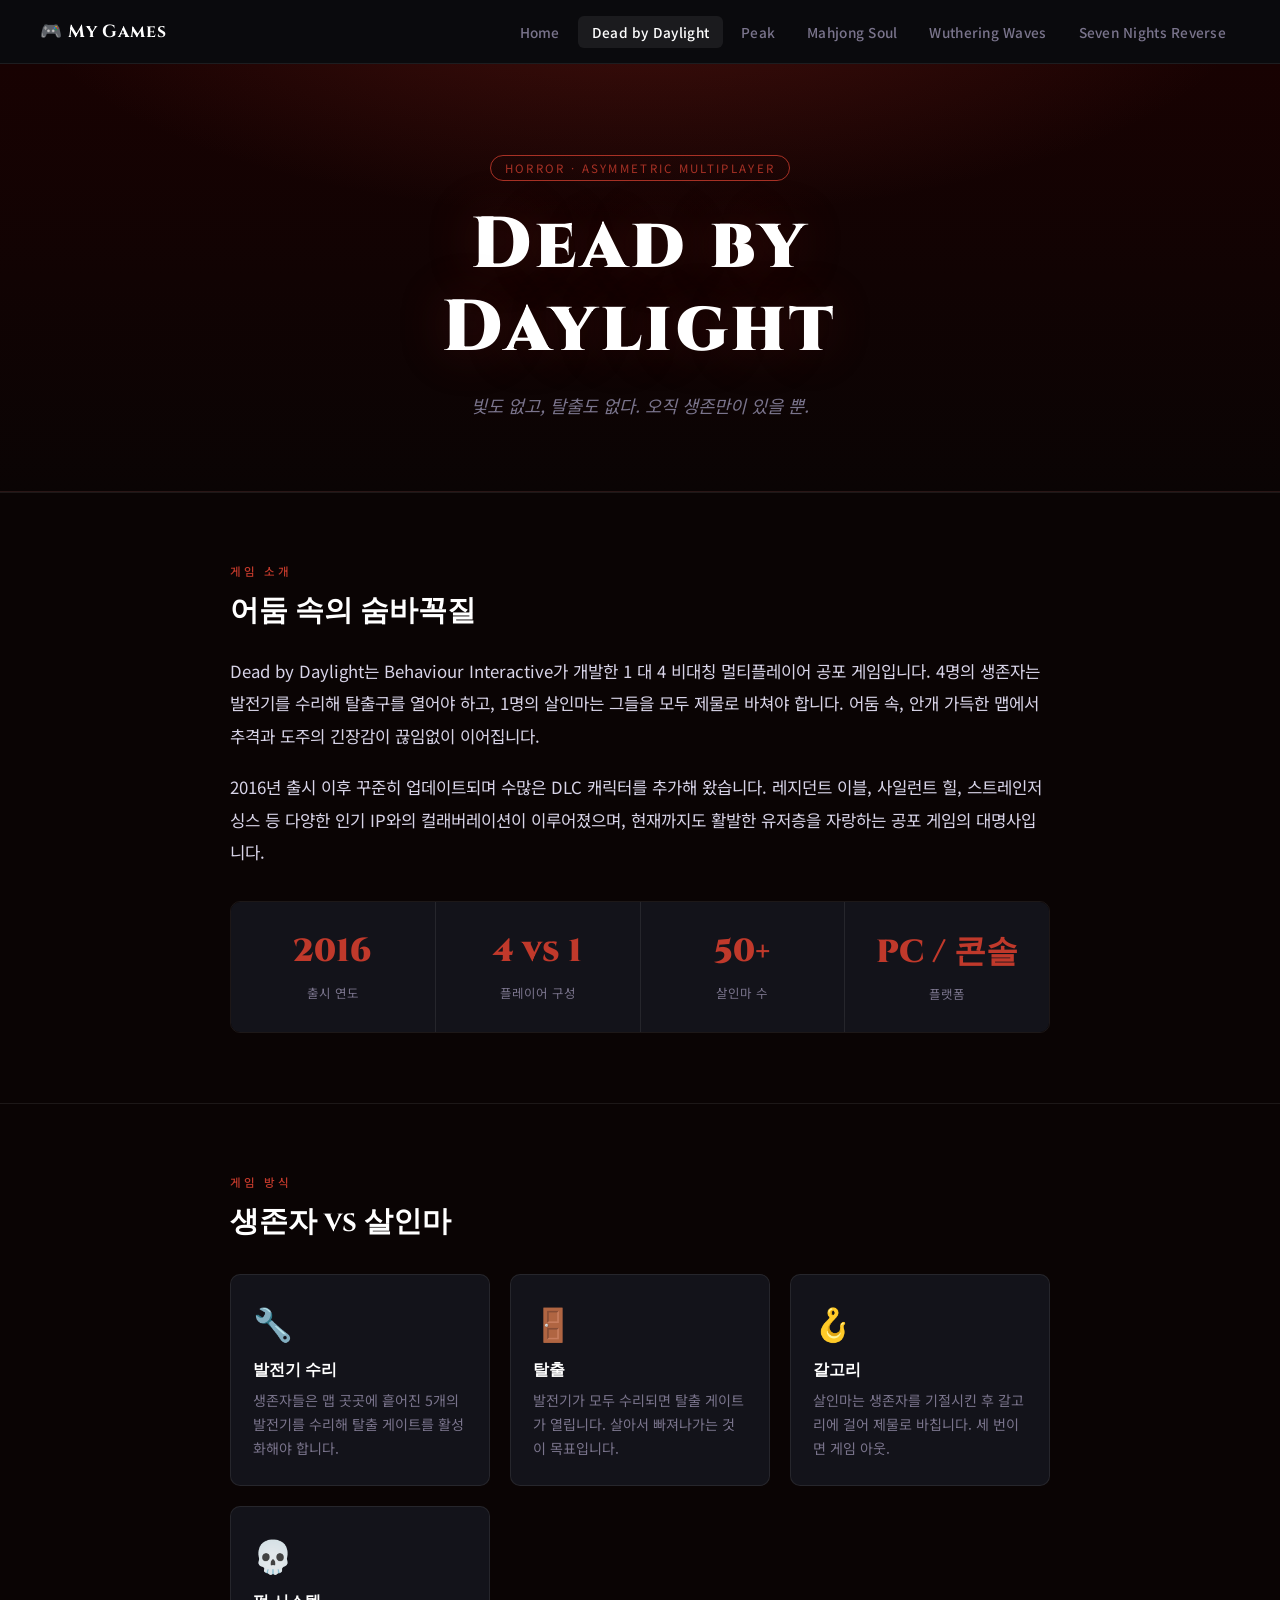
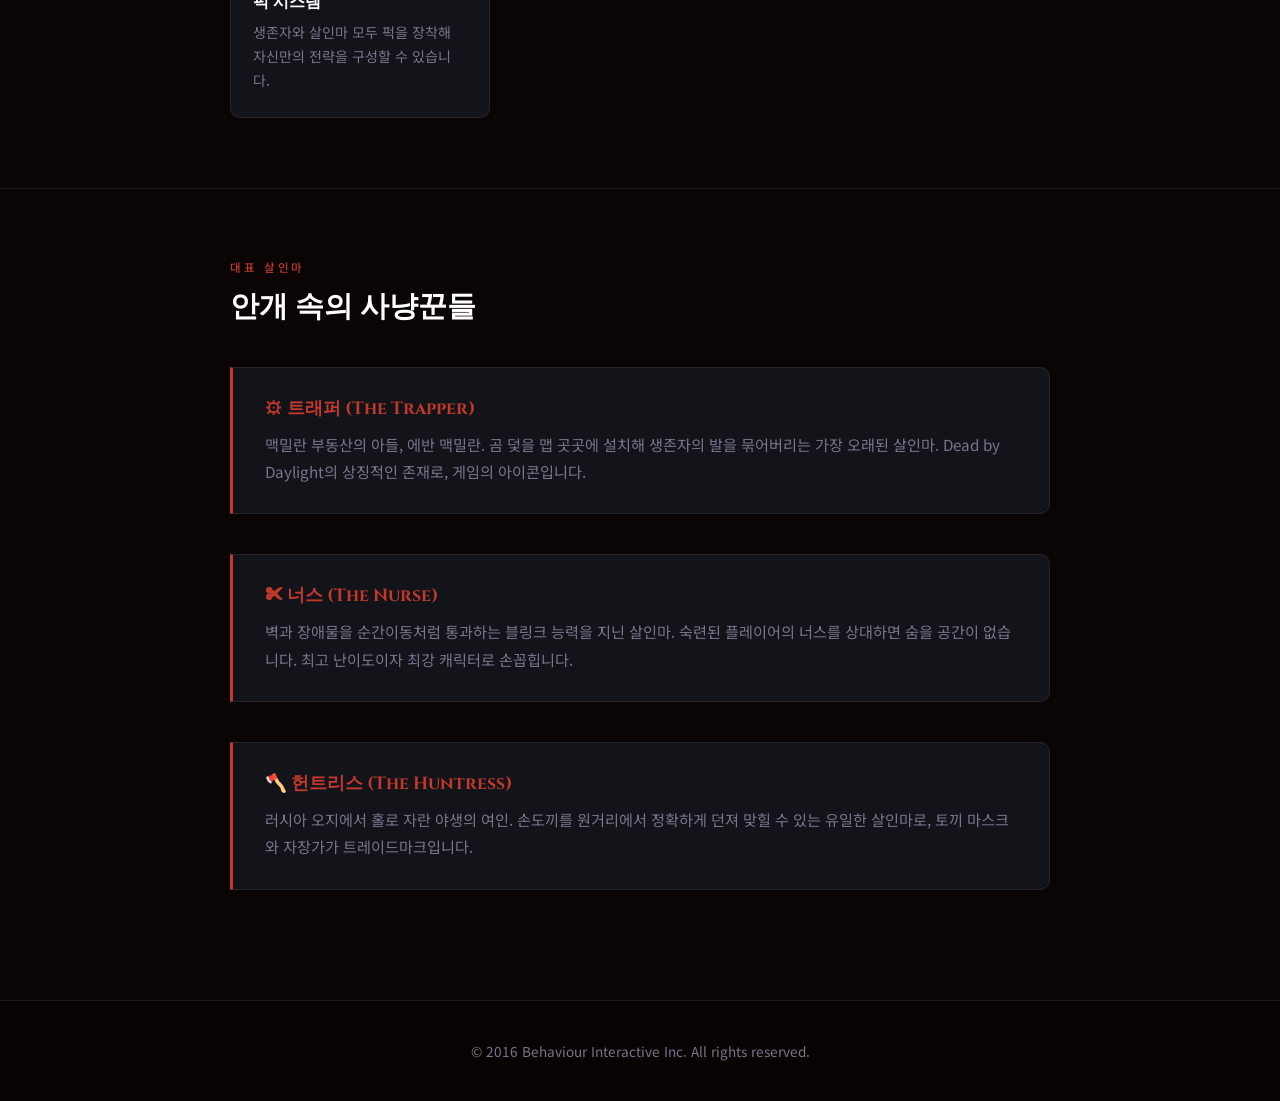
==== dbd.html @ 37540415 "Rebuild site as multi-game showcase with navigation Replace single DBD page with a full multi-game w" ====
<!DOCTYPE html>
<html lang="ko">
<head>
  <meta charset="UTF-8" />
  <meta name="viewport" content="width=device-width, initial-scale=1.0" />
  <title>Dead by Daylight — My Games</title>
  <link rel="stylesheet" href="style.css" />
  <style>
    :root {
      --accent: #c0392b;
      --hero-glow: rgba(192, 57, 43, 0.25);
    }
    body { background: #0a0404; }
    .page-hero { background: linear-gradient(to bottom, #180202, #0a0404); }
  </style>
</head>
<body>

  <nav class="navbar">
    <div class="nav-logo">🎮 My Games</div>
    <ul class="nav-links">
      <li><a href="index.html">Home</a></li>
      <li><a href="dbd.html" class="active">Dead by Daylight</a></li>
      <li><a href="peak.html">Peak</a></li>
      <li><a href="mahjong.html">Mahjong Soul</a></li>
      <li><a href="wuthering.html">Wuthering Waves</a></li>
      <li><a href="seven.html">Seven Nights Reverse</a></li>
    </ul>
    <div class="hamburger" onclick="toggleMenu()">&#9776;</div>
  </nav>

  <main>
    <section class="page-hero">
      <div class="page-tag">Horror · Asymmetric Multiplayer</div>
      <h1>Dead by<br>Daylight</h1>
      <p>빛도 없고, 탈출도 없다. 오직 생존만이 있을 뿐.</p>
    </section>

    <div class="divider"></div>

    <section class="content-section">
      <div class="section-label">게임 소개</div>
      <h2>어둠 속의 숨바꼭질</h2>
      <p>
        Dead by Daylight는 Behaviour Interactive가 개발한 1 대 4 비대칭 멀티플레이어 공포 게임입니다.
        4명의 생존자는 발전기를 수리해 탈출구를 열어야 하고, 1명의 살인마는 그들을 모두 제물로 바쳐야 합니다.
        어둠 속, 안개 가득한 맵에서 추격과 도주의 긴장감이 끊임없이 이어집니다.
      </p>
      <p>
        2016년 출시 이후 꾸준히 업데이트되며 수많은 DLC 캐릭터를 추가해 왔습니다.
        레지던트 이블, 사일런트 힐, 스트레인저 싱스 등 다양한 인기 IP와의 컬래버레이션이 이루어졌으며,
        현재까지도 활발한 유저층을 자랑하는 공포 게임의 대명사입니다.
      </p>

      <div class="stats-row">
        <div class="stat-item">
          <span class="stat-value">2016</span>
          <span class="stat-label">출시 연도</span>
        </div>
        <div class="stat-item">
          <span class="stat-value">4 vs 1</span>
          <span class="stat-label">플레이어 구성</span>
        </div>
        <div class="stat-item">
          <span class="stat-value">50+</span>
          <span class="stat-label">살인마 수</span>
        </div>
        <div class="stat-item">
          <span class="stat-value">PC / 콘솔</span>
          <span class="stat-label">플랫폼</span>
        </div>
      </div>
    </section>

    <div class="divider"></div>

    <section class="content-section">
      <div class="section-label">게임 방식</div>
      <h2>생존자 vs 살인마</h2>

      <div class="info-grid">
        <div class="info-card">
          <div class="info-card-icon">🔧</div>
          <h3>발전기 수리</h3>
          <p>생존자들은 맵 곳곳에 흩어진 5개의 발전기를 수리해 탈출 게이트를 활성화해야 합니다.</p>
        </div>
        <div class="info-card">
          <div class="info-card-icon">🚪</div>
          <h3>탈출</h3>
          <p>발전기가 모두 수리되면 탈출 게이트가 열립니다. 살아서 빠져나가는 것이 목표입니다.</p>
        </div>
        <div class="info-card">
          <div class="info-card-icon">🪝</div>
          <h3>갈고리</h3>
          <p>살인마는 생존자를 기절시킨 후 갈고리에 걸어 제물로 바칩니다. 세 번이면 게임 아웃.</p>
        </div>
        <div class="info-card">
          <div class="info-card-icon">💀</div>
          <h3>퍽 시스템</h3>
          <p>생존자와 살인마 모두 퍽을 장착해 자신만의 전략을 구성할 수 있습니다.</p>
        </div>
      </div>
    </section>

    <div class="divider"></div>

    <section class="content-section">
      <div class="section-label">대표 살인마</div>
      <h2>안개 속의 사냥꾼들</h2>

      <div class="highlight-box">
        <h3>⚙ 트래퍼 (The Trapper)</h3>
        <p>
          맥밀란 부동산의 아들, 에반 맥밀란. 곰 덫을 맵 곳곳에 설치해 생존자의 발을 묶어버리는 가장 오래된 살인마.
          Dead by Daylight의 상징적인 존재로, 게임의 아이콘입니다.
        </p>
      </div>

      <div class="highlight-box">
        <h3>✂ 너스 (The Nurse)</h3>
        <p>
          벽과 장애물을 순간이동처럼 통과하는 블링크 능력을 지닌 살인마. 숙련된 플레이어의 너스를 상대하면 숨을 공간이 없습니다.
          최고 난이도이자 최강 캐릭터로 손꼽힙니다.
        </p>
      </div>

      <div class="highlight-box">
        <h3>🪓 헌트리스 (The Huntress)</h3>
        <p>
          러시아 오지에서 홀로 자란 야생의 여인. 손도끼를 원거리에서 정확하게 던져 맞힐 수 있는 유일한 살인마로,
          토끼 마스크와 자장가가 트레이드마크입니다.
        </p>
      </div>
    </section>
  </main>

  <footer>
    <p>© 2016 Behaviour Interactive Inc. All rights reserved.</p>
  </footer>

  <script src="script.js"></script>
</body>
</html>
---- style.css ----
@import url('https://fonts.googleapis.com/css2?family=Cinzel:wght@400;700;900&family=Noto+Sans+KR:wght@300;400;500;700&display=swap');

*, *::before, *::after { box-sizing: border-box; margin: 0; padding: 0; }

:root {
  --dark:   #0b0b0f;
  --dark2:  #13131a;
  --dark3:  #1c1c28;
  --border: rgba(255,255,255,0.08);
  --text:   #d8d4e8;
  --dim:    #7a748c;
  --accent: #a78bfa;
}

html { scroll-behavior: smooth; }

body {
  background: var(--dark);
  color: var(--text);
  font-family: 'Noto Sans KR', sans-serif;
  min-height: 100vh;
  overflow-x: hidden;
}

/* ── NAVBAR ─────────────────────────────────── */
.navbar {
  position: sticky;
  top: 0;
  z-index: 500;
  display: flex;
  align-items: center;
  justify-content: space-between;
  padding: 0 40px;
  height: 64px;
  background: rgba(11,11,15,0.92);
  backdrop-filter: blur(12px);
  border-bottom: 1px solid var(--border);
}

.nav-logo {
  font-family: 'Cinzel', serif;
  font-size: 1.1rem;
  font-weight: 700;
  color: #fff;
  letter-spacing: 0.05em;
  white-space: nowrap;
}

.nav-links {
  display: flex;
  gap: 4px;
  list-style: none;
  flex-wrap: wrap;
  justify-content: flex-end;
}

.nav-links a {
  display: block;
  padding: 6px 14px;
  color: var(--dim);
  text-decoration: none;
  font-size: 0.85rem;
  font-weight: 500;
  letter-spacing: 0.02em;
  border-radius: 6px;
  transition: color 0.2s, background 0.2s;
  white-space: nowrap;
}

.nav-links a:hover,
.nav-links a.active {
  color: #fff;
  background: rgba(255,255,255,0.07);
}

.hamburger {
  display: none;
  font-size: 1.5rem;
  cursor: pointer;
  color: var(--text);
  user-select: none;
}

/* ── HOME HERO ───────────────────────────────── */
.hero {
  text-align: center;
  padding: 100px 20px 70px;
  background: radial-gradient(ellipse 80% 60% at 50% -10%, rgba(120,80,200,0.15) 0%, transparent 70%);
}

.hero h1 {
  font-family: 'Cinzel', serif;
  font-size: clamp(2rem, 6vw, 4rem);
  font-weight: 900;
  color: #fff;
  letter-spacing: 0.06em;
  margin-bottom: 16px;
  text-shadow: 0 0 40px rgba(167,139,250,0.4);
}

.hero p {
  font-size: 1.1rem;
  color: var(--dim);
}

/* ── GAME GRID ───────────────────────────────── */
.game-grid {
  display: grid;
  grid-template-columns: repeat(auto-fill, minmax(300px, 1fr));
  gap: 24px;
  max-width: 1200px;
  margin: 0 auto;
  padding: 20px 40px 100px;
}

.game-card {
  position: relative;
  display: block;
  text-decoration: none;
  border-radius: 12px;
  overflow: hidden;
  min-height: 280px;
  border: 1px solid var(--border);
  transition: transform 0.3s ease, box-shadow 0.3s ease, border-color 0.3s ease;
}

.game-card:hover {
  transform: translateY(-6px);
}

/* 게임별 배경 그라디언트 */
.game-card.dbd {
  background: linear-gradient(160deg, #2a0505 0%, #180202 40%, #0d0000 100%);
  --card-accent: #c0392b;
}
.game-card.dbd:hover { box-shadow: 0 12px 40px rgba(192,57,43,0.3); border-color: rgba(192,57,43,0.4); }

.game-card.peak {
  background: linear-gradient(160deg, #051828 0%, #030f1c 40%, #020810 100%);
  --card-accent: #4fc3f7;
}
.game-card.peak:hover { box-shadow: 0 12px 40px rgba(79,195,247,0.25); border-color: rgba(79,195,247,0.35); }

.game-card.mahjong {
  background: linear-gradient(160deg, #1e1205 0%, #130c02 40%, #0a0600 100%);
  --card-accent: #f0c060;
}
.game-card.mahjong:hover { box-shadow: 0 12px 40px rgba(240,192,96,0.25); border-color: rgba(240,192,96,0.35); }

.game-card.wuthering {
  background: linear-gradient(160deg, #021a1e 0%, #011215 40%, #000c0e 100%);
  --card-accent: #00e5ff;
}
.game-card.wuthering:hover { box-shadow: 0 12px 40px rgba(0,229,255,0.25); border-color: rgba(0,229,255,0.35); }

.game-card.seven {
  background: linear-gradient(160deg, #140520 0%, #0d0215 40%, #07010e 100%);
  --card-accent: #ce93d8;
}
.game-card.seven:hover { box-shadow: 0 12px 40px rgba(206,147,216,0.25); border-color: rgba(206,147,216,0.35); }

.game-card .card-overlay {
  position: absolute;
  inset: 0;
  display: flex;
  flex-direction: column;
  justify-content: flex-end;
  padding: 28px 28px 32px;
  background: linear-gradient(to top, rgba(0,0,0,0.7) 0%, transparent 60%);
}

.card-genre {
  font-size: 0.75rem;
  letter-spacing: 0.15em;
  text-transform: uppercase;
  color: var(--card-accent);
  margin-bottom: 8px;
  font-weight: 500;
}

.game-card h2 {
  font-family: 'Cinzel', serif;
  font-size: 1.5rem;
  color: #fff;
  margin-bottom: 10px;
  font-weight: 700;
}

.game-card p {
  font-size: 0.9rem;
  color: rgba(220,215,235,0.75);
  line-height: 1.6;
  margin-bottom: 16px;
}

.card-btn {
  display: inline-block;
  font-size: 0.8rem;
  color: var(--card-accent);
  letter-spacing: 0.05em;
  font-weight: 500;
  opacity: 0;
  transform: translateX(-8px);
  transition: opacity 0.25s, transform 0.25s;
}

.game-card:hover .card-btn {
  opacity: 1;
  transform: translateX(0);
}

/* ── GAME PAGE COMMON ────────────────────────── */
.page-hero {
  position: relative;
  text-align: center;
  padding: 90px 24px 70px;
  overflow: hidden;
  border-bottom: 1px solid var(--border);
}

.page-hero::before {
  content: '';
  position: absolute;
  inset: 0;
  background: radial-gradient(ellipse 70% 80% at 50% -20%, var(--hero-glow, rgba(120,80,200,0.2)) 0%, transparent 70%);
  pointer-events: none;
}

.page-tag {
  display: inline-block;
  font-size: 0.72rem;
  letter-spacing: 0.2em;
  text-transform: uppercase;
  color: var(--accent);
  border: 1px solid var(--accent);
  padding: 4px 14px;
  border-radius: 20px;
  margin-bottom: 24px;
  opacity: 0.85;
}

.page-hero h1 {
  font-family: 'Cinzel', serif;
  font-size: clamp(2rem, 6vw, 4.5rem);
  font-weight: 900;
  color: #fff;
  letter-spacing: 0.06em;
  margin-bottom: 20px;
  text-shadow: 0 0 50px var(--hero-glow, rgba(120,80,200,0.5));
  line-height: 1.15;
}

.page-hero p {
  font-size: 1.1rem;
  color: var(--dim);
  max-width: 620px;
  margin: 0 auto;
  line-height: 1.7;
  font-style: italic;
}

/* ── CONTENT SECTIONS ────────────────────────── */
.content-section {
  max-width: 900px;
  margin: 0 auto;
  padding: 70px 40px;
}

.section-label {
  font-size: 0.72rem;
  letter-spacing: 0.25em;
  text-transform: uppercase;
  color: var(--accent);
  margin-bottom: 12px;
  font-weight: 500;
}

.content-section h2 {
  font-family: 'Cinzel', serif;
  font-size: 1.8rem;
  color: #fff;
  margin-bottom: 24px;
  font-weight: 700;
}

.content-section p {
  font-size: 1.05rem;
  line-height: 1.95;
  color: var(--text);
  margin-bottom: 18px;
}

.divider {
  border: none;
  border-top: 1px solid var(--border);
  margin: 0;
}

/* ── INFO CARDS ──────────────────────────────── */
.info-grid {
  display: grid;
  grid-template-columns: repeat(auto-fill, minmax(240px, 1fr));
  gap: 20px;
  margin-top: 32px;
}

.info-card {
  background: var(--dark2);
  border: 1px solid var(--border);
  border-radius: 10px;
  padding: 24px 22px;
  transition: border-color 0.2s, transform 0.2s;
}

.info-card:hover {
  border-color: var(--accent);
  transform: translateY(-3px);
}

.info-card-icon {
  font-size: 2rem;
  margin-bottom: 14px;
}

.info-card h3 {
  font-family: 'Cinzel', serif;
  font-size: 1rem;
  color: #fff;
  margin-bottom: 8px;
}

.info-card p {
  font-size: 0.88rem;
  color: var(--dim);
  line-height: 1.7;
  margin: 0;
}

/* ── HIGHLIGHT BOX ───────────────────────────── */
.highlight-box {
  background: var(--dark2);
  border: 1px solid var(--border);
  border-left: 3px solid var(--accent);
  border-radius: 0 10px 10px 0;
  padding: 28px 32px;
  margin: 40px 0;
}

.highlight-box h3 {
  font-family: 'Cinzel', serif;
  color: var(--accent);
  font-size: 1.1rem;
  margin-bottom: 10px;
}

.highlight-box p {
  font-size: 0.95rem;
  color: var(--dim);
  line-height: 1.8;
  margin: 0;
}

/* ── STATS ROW ───────────────────────────────── */
.stats-row {
  display: flex;
  gap: 0;
  border: 1px solid var(--border);
  border-radius: 10px;
  overflow: hidden;
  margin-top: 32px;
}

.stat-item {
  flex: 1;
  padding: 28px 20px;
  text-align: center;
  background: var(--dark2);
  border-right: 1px solid var(--border);
}

.stat-item:last-child { border-right: none; }

.stat-value {
  display: block;
  font-family: 'Cinzel', serif;
  font-size: 2rem;
  font-weight: 900;
  color: var(--accent);
  margin-bottom: 6px;
}

.stat-label {
  font-size: 0.78rem;
  color: var(--dim);
  letter-spacing: 0.08em;
}

/* ── FOOTER ──────────────────────────────────── */
footer {
  text-align: center;
  padding: 40px 20px;
  border-top: 1px solid var(--border);
  color: var(--dim);
  font-size: 0.85rem;
  background: rgba(0,0,0,0.3);
}

/* ── RESPONSIVE ──────────────────────────────── */
@media (max-width: 768px) {
  .navbar { padding: 0 20px; }
  .nav-links {
    display: none;
    position: absolute;
    top: 64px; left: 0; right: 0;
    flex-direction: column;
    background: rgba(11,11,15,0.97);
    backdrop-filter: blur(12px);
    border-bottom: 1px solid var(--border);
    padding: 12px 0;
    gap: 0;
  }
  .nav-links.open { display: flex; }
  .nav-links a { padding: 12px 24px; border-radius: 0; }
  .hamburger { display: block; }
  .game-grid { padding: 20px 20px 60px; }
  .content-section { padding: 50px 24px; }
  .stats-row { flex-direction: column; }
  .stat-item { border-right: none; border-bottom: 1px solid var(--border); }
  .stat-item:last-child { border-bottom: none; }
}
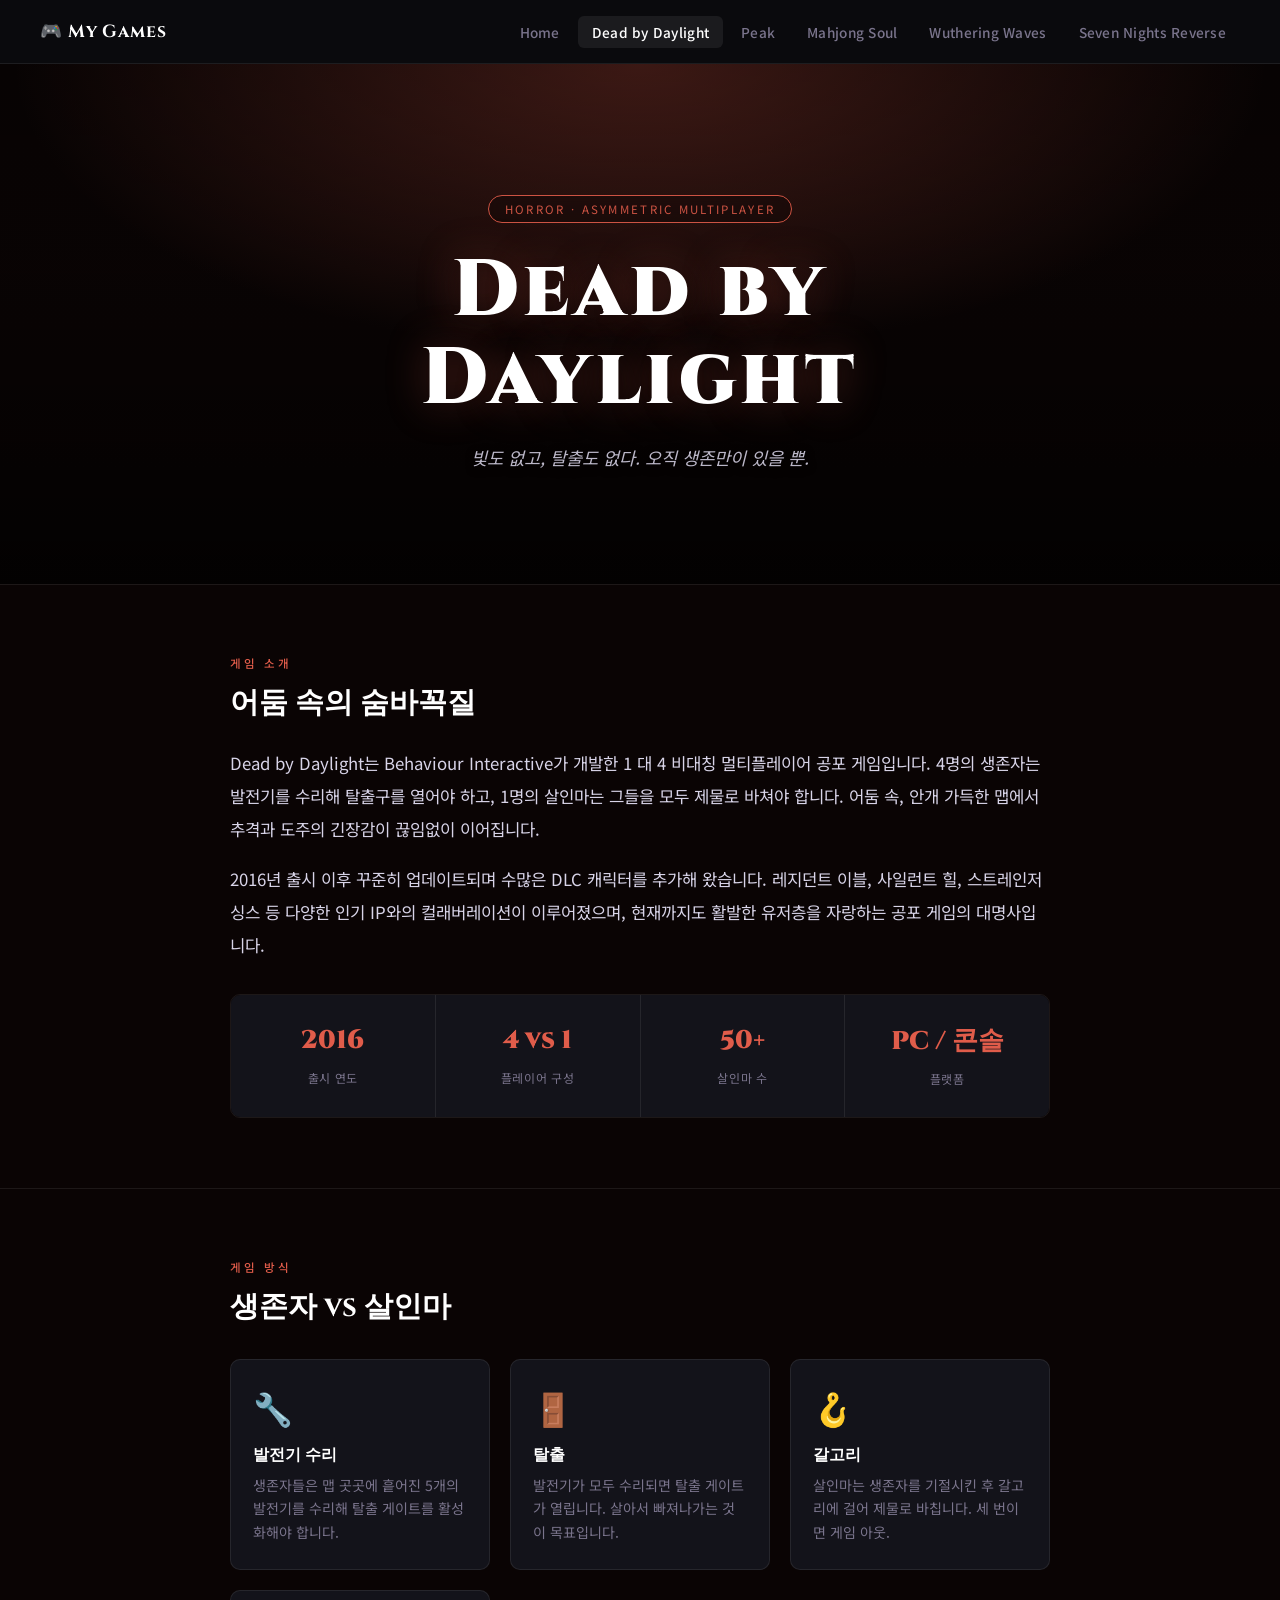
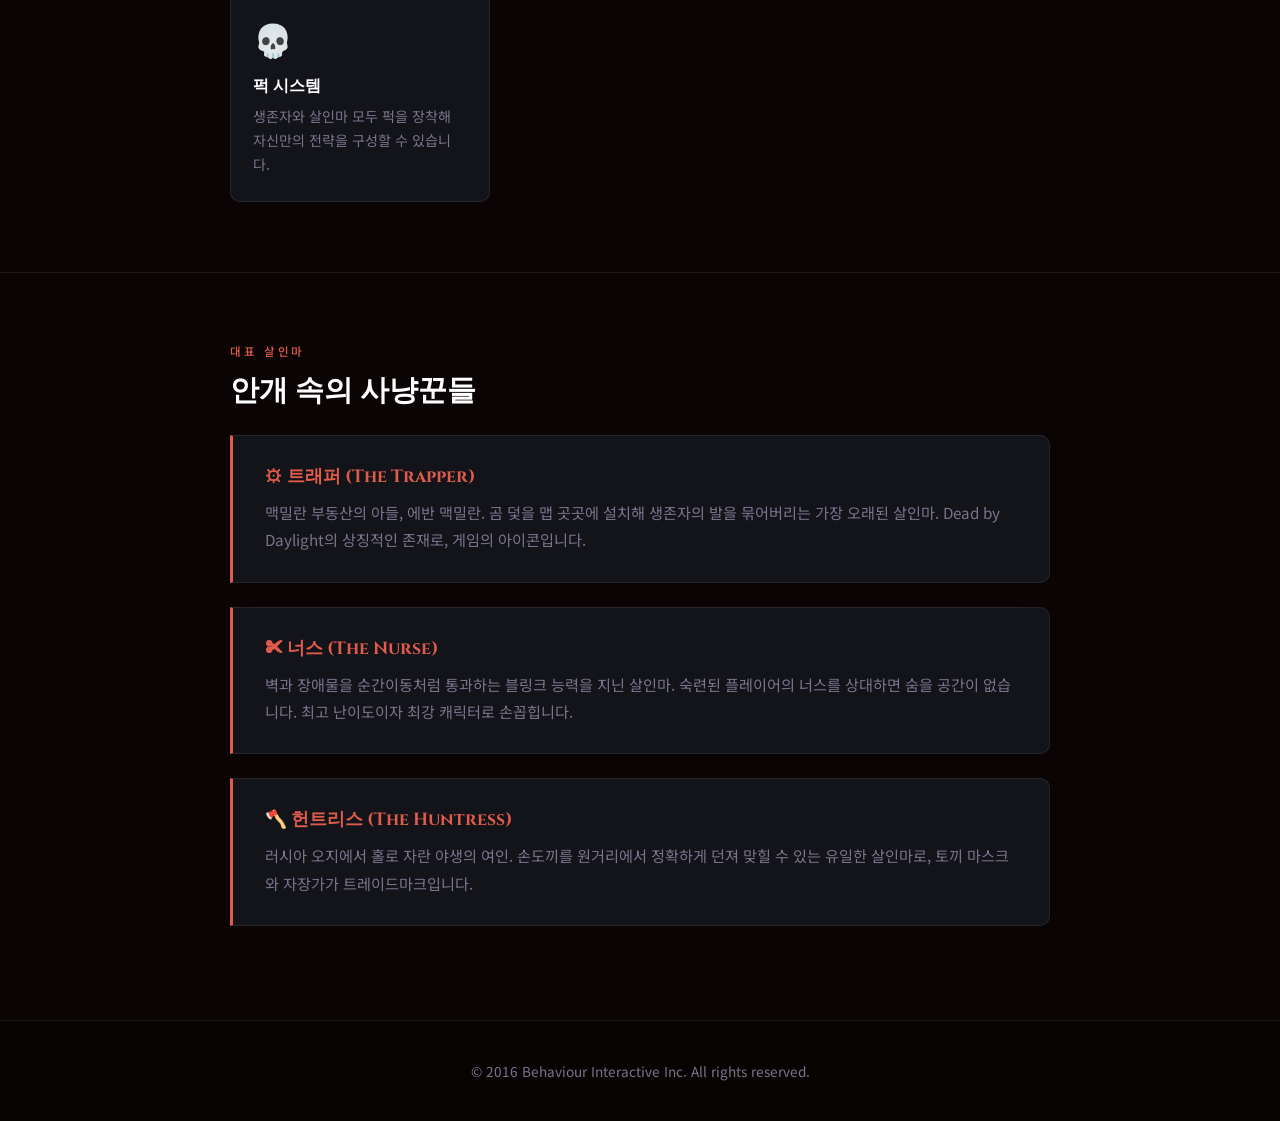
==== commit 40fd27d0: "Add game images to hero sections and home page cards Use Steam CDN library hero images as full-bleed" ====
--- a/dbd.html
+++ b/dbd.html
@@ -6,12 +6,8 @@
   <title>Dead by Daylight — My Games</title>
   <link rel="stylesheet" href="style.css" />
   <style>
-    :root {
-      --accent: #c0392b;
-      --hero-glow: rgba(192, 57, 43, 0.25);
-    }
+    :root { --accent: #e05c4a; --hero-glow: rgba(224,92,74,0.35); }
     body { background: #0a0404; }
-    .page-hero { background: linear-gradient(to bottom, #180202, #0a0404); }
   </style>
 </head>
 <body>
@@ -31,6 +27,7 @@
 
   <main>
     <section class="page-hero">
+      <div class="page-hero-bg" style="background-image: url('https://cdn.cloudflare.steamstatic.com/steam/apps/381210/library_hero.jpg');"></div>
       <div class="page-tag">Horror · Asymmetric Multiplayer</div>
       <h1>Dead by<br>Daylight</h1>
       <p>빛도 없고, 탈출도 없다. 오직 생존만이 있을 뿐.</p>
--- a/style.css
+++ b/style.css
@@ -84,7 +84,7 @@
 /* ── HOME HERO ───────────────────────────────── */
 .hero {
   text-align: center;
-  padding: 100px 20px 70px;
+  padding: 80px 20px 50px;
   background: radial-gradient(ellipse 80% 60% at 50% -10%, rgba(120,80,200,0.15) 0%, transparent 70%);
 }
 
@@ -94,103 +94,119 @@
   font-weight: 900;
   color: #fff;
   letter-spacing: 0.06em;
-  margin-bottom: 16px;
+  margin-bottom: 14px;
   text-shadow: 0 0 40px rgba(167,139,250,0.4);
 }
 
 .hero p {
-  font-size: 1.1rem;
+  font-size: 1rem;
   color: var(--dim);
 }
 
 /* ── GAME GRID ───────────────────────────────── */
 .game-grid {
   display: grid;
-  grid-template-columns: repeat(auto-fill, minmax(300px, 1fr));
-  gap: 24px;
+  grid-template-columns: repeat(auto-fill, minmax(320px, 1fr));
+  gap: 20px;
   max-width: 1200px;
   margin: 0 auto;
   padding: 20px 40px 100px;
 }
 
+/* ── GAME CARD ───────────────────────────────── */
 .game-card {
   position: relative;
   display: block;
   text-decoration: none;
-  border-radius: 12px;
+  border-radius: 14px;
   overflow: hidden;
-  min-height: 280px;
+  min-height: 320px;
   border: 1px solid var(--border);
-  transition: transform 0.3s ease, box-shadow 0.3s ease, border-color 0.3s ease;
-}
-
-.game-card:hover {
-  transform: translateY(-6px);
-}
-
-/* 게임별 배경 그라디언트 */
-.game-card.dbd {
-  background: linear-gradient(160deg, #2a0505 0%, #180202 40%, #0d0000 100%);
-  --card-accent: #c0392b;
-}
-.game-card.dbd:hover { box-shadow: 0 12px 40px rgba(192,57,43,0.3); border-color: rgba(192,57,43,0.4); }
-
-.game-card.peak {
-  background: linear-gradient(160deg, #051828 0%, #030f1c 40%, #020810 100%);
-  --card-accent: #4fc3f7;
-}
-.game-card.peak:hover { box-shadow: 0 12px 40px rgba(79,195,247,0.25); border-color: rgba(79,195,247,0.35); }
-
-.game-card.mahjong {
-  background: linear-gradient(160deg, #1e1205 0%, #130c02 40%, #0a0600 100%);
-  --card-accent: #f0c060;
-}
-.game-card.mahjong:hover { box-shadow: 0 12px 40px rgba(240,192,96,0.25); border-color: rgba(240,192,96,0.35); }
-
-.game-card.wuthering {
-  background: linear-gradient(160deg, #021a1e 0%, #011215 40%, #000c0e 100%);
-  --card-accent: #00e5ff;
-}
-.game-card.wuthering:hover { box-shadow: 0 12px 40px rgba(0,229,255,0.25); border-color: rgba(0,229,255,0.35); }
-
-.game-card.seven {
-  background: linear-gradient(160deg, #140520 0%, #0d0215 40%, #07010e 100%);
-  --card-accent: #ce93d8;
-}
-.game-card.seven:hover { box-shadow: 0 12px 40px rgba(206,147,216,0.25); border-color: rgba(206,147,216,0.35); }
-
-.game-card .card-overlay {
+  transition: transform 0.35s ease, box-shadow 0.35s ease, border-color 0.35s ease;
+}
+
+.game-card:hover { transform: translateY(-8px) scale(1.01); }
+
+/* 이미지 레이어 — 호버 시 확대 */
+.card-img {
+  position: absolute;
+  inset: 0;
+  background-size: cover;
+  background-position: center;
+  transition: transform 0.6s ease;
+}
+.game-card:hover .card-img { transform: scale(1.08); }
+
+/* 그라디언트 오버레이 */
+.card-overlay {
   position: absolute;
   inset: 0;
   display: flex;
   flex-direction: column;
   justify-content: flex-end;
   padding: 28px 28px 32px;
-  background: linear-gradient(to top, rgba(0,0,0,0.7) 0%, transparent 60%);
+  background: linear-gradient(
+    to top,
+    rgba(0,0,0,0.88) 0%,
+    rgba(0,0,0,0.5) 50%,
+    rgba(0,0,0,0.1) 100%
+  );
+  transition: background 0.3s ease;
+}
+.game-card:hover .card-overlay {
+  background: linear-gradient(
+    to top,
+    rgba(0,0,0,0.92) 0%,
+    rgba(0,0,0,0.55) 50%,
+    rgba(0,0,0,0.15) 100%
+  );
+}
+
+/* 게임별 accent 색상 */
+.game-card.dbd       { --card-accent: #e05c4a; }
+.game-card.peak      { --card-accent: #4fc3f7; }
+.game-card.mahjong   { --card-accent: #f0c060; }
+.game-card.wuthering { --card-accent: #00e5ff; }
+.game-card.seven     { --card-accent: #ce93d8; }
+
+.game-card.dbd:hover       { box-shadow: 0 16px 50px rgba(224,92,74,0.35);  border-color: rgba(224,92,74,0.4); }
+.game-card.peak:hover      { box-shadow: 0 16px 50px rgba(79,195,247,0.3);  border-color: rgba(79,195,247,0.4); }
+.game-card.mahjong:hover   { box-shadow: 0 16px 50px rgba(240,192,96,0.3);  border-color: rgba(240,192,96,0.4); }
+.game-card.wuthering:hover { box-shadow: 0 16px 50px rgba(0,229,255,0.3);   border-color: rgba(0,229,255,0.4); }
+.game-card.seven:hover     { box-shadow: 0 16px 50px rgba(206,147,216,0.3); border-color: rgba(206,147,216,0.4); }
+
+/* 이미지 없는 게임 폴백 배경 */
+.game-card.dbd .card-img       { background-color: #2a0505; }
+.game-card.peak .card-img      { background-color: #051828; }
+.game-card.mahjong .card-img   { background-color: #1e1205; }
+.game-card.wuthering .card-img { background-color: #021a1e; }
+.game-card.seven .card-img {
+  background: linear-gradient(135deg, #1a0530 0%, #0d0220 40%, #200535 100%);
 }
 
 .card-genre {
-  font-size: 0.75rem;
+  font-size: 0.72rem;
   letter-spacing: 0.15em;
   text-transform: uppercase;
   color: var(--card-accent);
   margin-bottom: 8px;
-  font-weight: 500;
+  font-weight: 600;
 }
 
 .game-card h2 {
   font-family: 'Cinzel', serif;
-  font-size: 1.5rem;
+  font-size: 1.55rem;
   color: #fff;
   margin-bottom: 10px;
   font-weight: 700;
+  text-shadow: 0 2px 12px rgba(0,0,0,0.6);
 }
 
 .game-card p {
-  font-size: 0.9rem;
-  color: rgba(220,215,235,0.75);
-  line-height: 1.6;
-  margin-bottom: 16px;
+  font-size: 0.88rem;
+  color: rgba(230,225,245,0.82);
+  line-height: 1.65;
+  margin-bottom: 14px;
 }
 
 .card-btn {
@@ -198,33 +214,51 @@
   font-size: 0.8rem;
   color: var(--card-accent);
   letter-spacing: 0.05em;
-  font-weight: 500;
+  font-weight: 600;
   opacity: 0;
-  transform: translateX(-8px);
+  transform: translateX(-6px);
   transition: opacity 0.25s, transform 0.25s;
 }
-
-.game-card:hover .card-btn {
-  opacity: 1;
-  transform: translateX(0);
-}
-
-/* ── GAME PAGE COMMON ────────────────────────── */
+.game-card:hover .card-btn { opacity: 1; transform: translateX(0); }
+
+/* ── GAME PAGE HERO ──────────────────────────── */
 .page-hero {
   position: relative;
   text-align: center;
-  padding: 90px 24px 70px;
+  min-height: 520px;
+  display: flex;
+  flex-direction: column;
+  align-items: center;
+  justify-content: center;
+  padding: 100px 24px 80px;
   overflow: hidden;
-  border-bottom: 1px solid var(--border);
-}
-
-.page-hero::before {
+}
+
+/* 배경 이미지 레이어 */
+.page-hero-bg {
+  position: absolute;
+  inset: 0;
+  background-size: cover;
+  background-position: center top;
+  filter: brightness(0.35) saturate(1.3);
+  transform: scale(1.03);
+  transition: transform 8s ease;
+  z-index: 0;
+}
+.page-hero:hover .page-hero-bg { transform: scale(1.06); }
+
+/* 그라디언트 오버레이 */
+.page-hero::after {
   content: '';
   position: absolute;
   inset: 0;
-  background: radial-gradient(ellipse 70% 80% at 50% -20%, var(--hero-glow, rgba(120,80,200,0.2)) 0%, transparent 70%);
-  pointer-events: none;
-}
+  background:
+    linear-gradient(to bottom, rgba(0,0,0,0.3) 0%, rgba(0,0,0,0.15) 40%, rgba(0,0,0,0.7) 100%),
+    radial-gradient(ellipse 70% 80% at 50% 0%, var(--hero-glow, rgba(120,80,200,0.25)) 0%, transparent 70%);
+  z-index: 1;
+}
+
+.page-hero > * { position: relative; z-index: 2; }
 
 .page-tag {
   display: inline-block;
@@ -233,30 +267,35 @@
   text-transform: uppercase;
   color: var(--accent);
   border: 1px solid var(--accent);
-  padding: 4px 14px;
+  padding: 5px 16px;
   border-radius: 20px;
   margin-bottom: 24px;
-  opacity: 0.85;
+  opacity: 0.9;
+  backdrop-filter: blur(4px);
+  background: rgba(0,0,0,0.25);
 }
 
 .page-hero h1 {
   font-family: 'Cinzel', serif;
-  font-size: clamp(2rem, 6vw, 4.5rem);
+  font-size: clamp(2.2rem, 7vw, 5rem);
   font-weight: 900;
   color: #fff;
   letter-spacing: 0.06em;
   margin-bottom: 20px;
-  text-shadow: 0 0 50px var(--hero-glow, rgba(120,80,200,0.5));
-  line-height: 1.15;
+  text-shadow:
+    0 0 40px var(--hero-glow, rgba(120,80,200,0.6)),
+    0 4px 20px rgba(0,0,0,0.8);
+  line-height: 1.1;
 }
 
 .page-hero p {
   font-size: 1.1rem;
-  color: var(--dim);
-  max-width: 620px;
+  color: rgba(220,215,235,0.85);
+  max-width: 580px;
   margin: 0 auto;
   line-height: 1.7;
   font-style: italic;
+  text-shadow: 0 2px 8px rgba(0,0,0,0.6);
 }
 
 /* ── CONTENT SECTIONS ────────────────────────── */
@@ -343,7 +382,7 @@
   border-left: 3px solid var(--accent);
   border-radius: 0 10px 10px 0;
   padding: 28px 32px;
-  margin: 40px 0;
+  margin: 24px 0;
 }
 
 .highlight-box h3 {
@@ -383,16 +422,16 @@
 .stat-value {
   display: block;
   font-family: 'Cinzel', serif;
-  font-size: 2rem;
+  font-size: 1.6rem;
   font-weight: 900;
   color: var(--accent);
   margin-bottom: 6px;
 }
 
 .stat-label {
-  font-size: 0.78rem;
-  color: var(--dim);
-  letter-spacing: 0.08em;
+  font-size: 0.75rem;
+  color: var(--dim);
+  letter-spacing: 0.06em;
 }
 
 /* ── FOOTER ──────────────────────────────────── */
@@ -423,8 +462,10 @@
   .nav-links a { padding: 12px 24px; border-radius: 0; }
   .hamburger { display: block; }
   .game-grid { padding: 20px 20px 60px; }
+  .game-grid { grid-template-columns: 1fr; }
   .content-section { padding: 50px 24px; }
   .stats-row { flex-direction: column; }
   .stat-item { border-right: none; border-bottom: 1px solid var(--border); }
   .stat-item:last-child { border-bottom: none; }
-}
+  .page-hero { min-height: 380px; }
+}
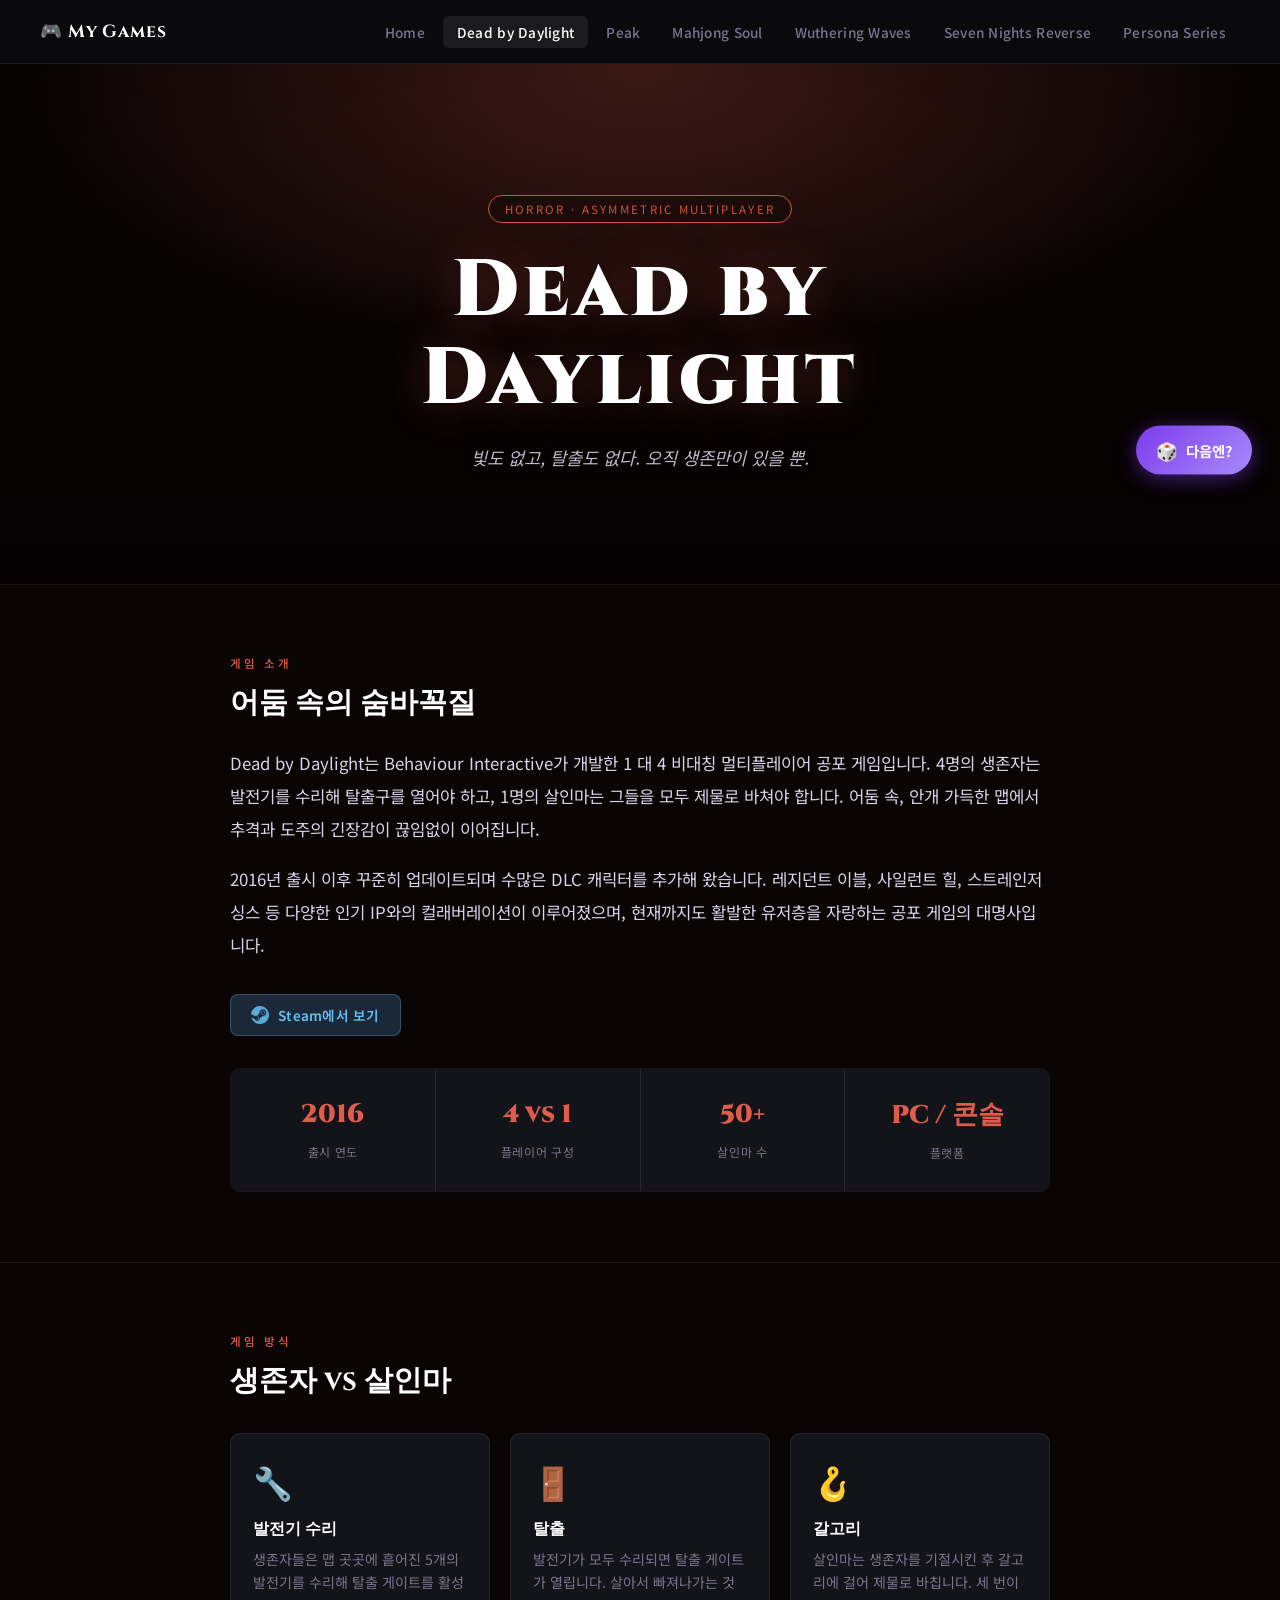
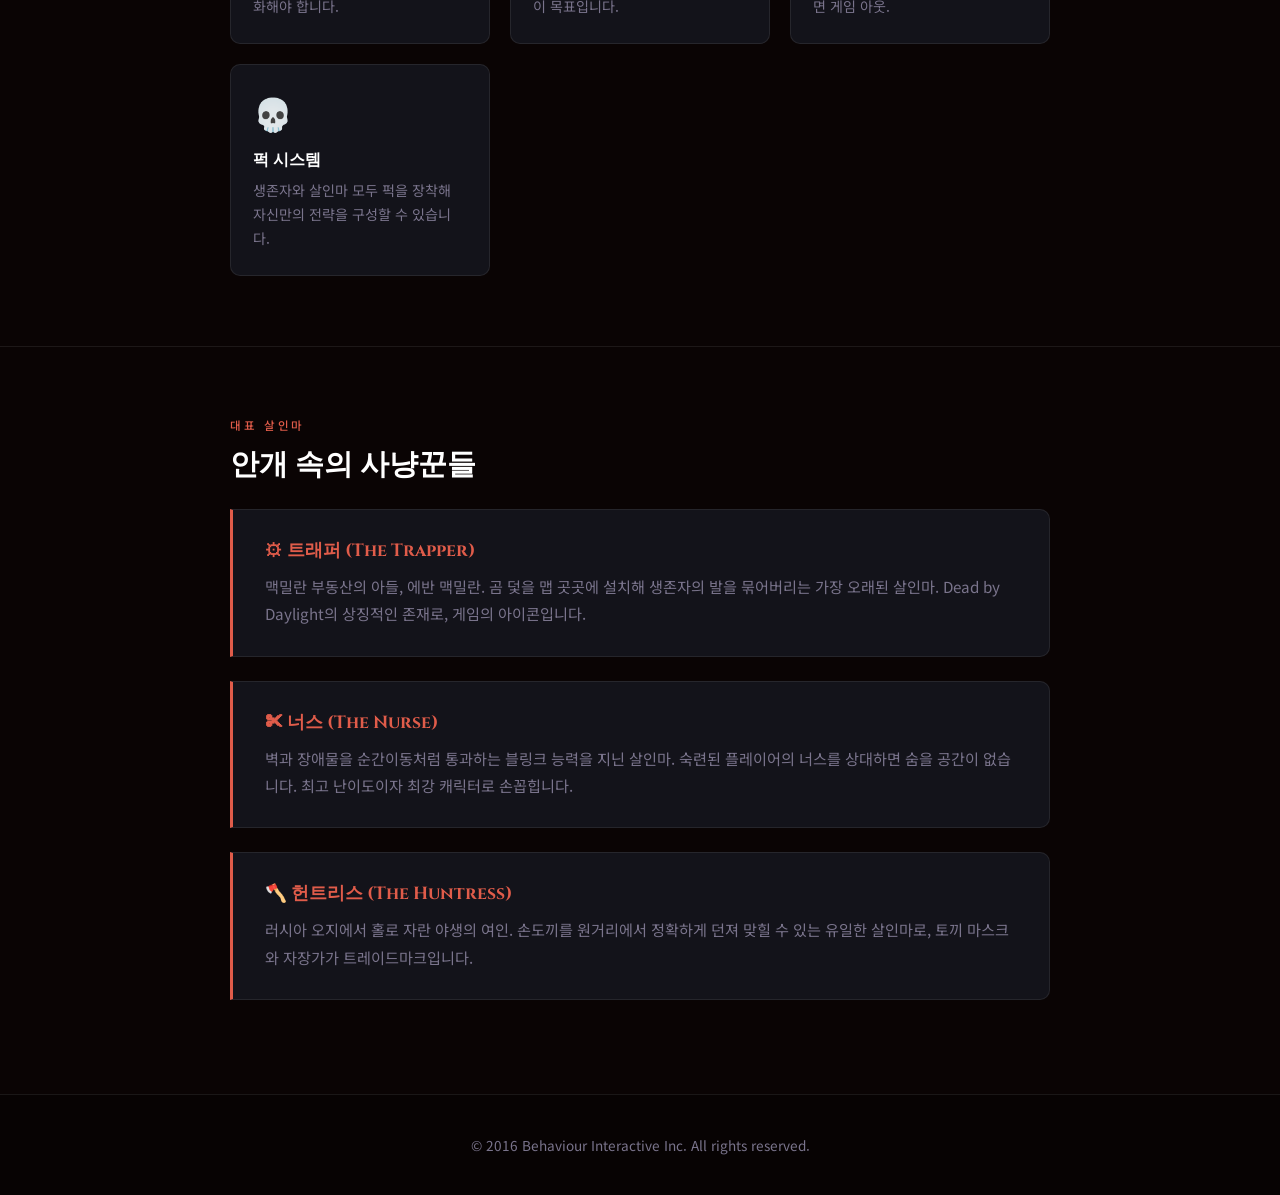
==== commit 9d2a33d5: "Add Persona Series card and Steam links to game pages - Add persona.html with P3 Reload / P4 Golden " ====
--- a/dbd.html
+++ b/dbd.html
@@ -21,6 +21,7 @@
       <li><a href="mahjong.html">Mahjong Soul</a></li>
       <li><a href="wuthering.html">Wuthering Waves</a></li>
       <li><a href="seven.html">Seven Nights Reverse</a></li>
+      <li><a href="persona.html">Persona Series</a></li>
     </ul>
     <div class="hamburger" onclick="toggleMenu()">&#9776;</div>
   </nav>
@@ -48,6 +49,15 @@
         레지던트 이블, 사일런트 힐, 스트레인저 싱스 등 다양한 인기 IP와의 컬래버레이션이 이루어졌으며,
         현재까지도 활발한 유저층을 자랑하는 공포 게임의 대명사입니다.
       </p>
+
+      <div class="steam-links">
+        <a href="https://store.steampowered.com/app/381210/Dead_by_Daylight/" target="_blank" rel="noopener" class="steam-btn">
+          <svg class="steam-icon" viewBox="0 0 24 24" fill="currentColor" xmlns="http://www.w3.org/2000/svg">
+            <path d="M11.979 0C5.678 0 .511 4.86.022 11.037l6.432 2.658c.545-.371 1.203-.59 1.912-.59.063 0 .125.004.186.006l2.86-4.142V8.91c0-2.494 2.028-4.52 4.52-4.52 2.494 0 4.52 2.026 4.52 4.52s-2.026 4.52-4.52 4.52h-.105l-4.076 2.911c0 .051.004.105.004.159 0 1.875-1.515 3.396-3.39 3.396-1.635 0-3.016-1.173-3.331-2.727L.436 15.27C1.862 20.307 6.486 24 11.979 24c6.627 0 11.999-5.373 11.999-12S18.605 0 11.979 0zM7.54 18.21l-1.473-.61c.262.543.714.999 1.314 1.25 1.297.539 2.793-.076 3.332-1.375.263-.63.264-1.319.005-1.949s-.75-1.121-1.377-1.383c-.624-.26-1.29-.249-1.878-.03l1.523.63c.956.4 1.409 1.497 1.009 2.452-.397.957-1.497 1.41-2.454 1.015zm11.415-9.303c0-1.662-1.353-3.015-3.015-3.015-1.665 0-3.015 1.353-3.015 3.015 0 1.665 1.35 3.015 3.015 3.015 1.663 0 3.015-1.35 3.015-3.015zm-5.273-.005c0-1.252 1.013-2.266 2.265-2.266 1.249 0 2.266 1.014 2.266 2.266 0 1.251-1.017 2.265-2.266 2.265-1.252 0-2.265-1.014-2.265-2.265z"/>
+          </svg>
+          Steam에서 보기
+        </a>
+      </div>
 
       <div class="stats-row">
         <div class="stat-item">
--- a/style.css
+++ b/style.css
@@ -168,12 +168,14 @@
 .game-card.mahjong   { --card-accent: #f0c060; }
 .game-card.wuthering { --card-accent: #00e5ff; }
 .game-card.seven     { --card-accent: #ce93d8; }
+.game-card.persona   { --card-accent: #4a9eff; }
 
 .game-card.dbd:hover       { box-shadow: 0 16px 50px rgba(224,92,74,0.35);  border-color: rgba(224,92,74,0.4); }
 .game-card.peak:hover      { box-shadow: 0 16px 50px rgba(79,195,247,0.3);  border-color: rgba(79,195,247,0.4); }
 .game-card.mahjong:hover   { box-shadow: 0 16px 50px rgba(240,192,96,0.3);  border-color: rgba(240,192,96,0.4); }
 .game-card.wuthering:hover { box-shadow: 0 16px 50px rgba(0,229,255,0.3);   border-color: rgba(0,229,255,0.4); }
 .game-card.seven:hover     { box-shadow: 0 16px 50px rgba(206,147,216,0.3); border-color: rgba(206,147,216,0.4); }
+.game-card.persona:hover   { box-shadow: 0 16px 50px rgba(74,158,255,0.35); border-color: rgba(74,158,255,0.4); }
 
 /* 이미지 없는 게임 폴백 배경 */
 .game-card.dbd .card-img       { background-color: #2a0505; }
@@ -183,6 +185,7 @@
 .game-card.seven .card-img {
   background: linear-gradient(135deg, #1a0530 0%, #0d0220 40%, #200535 100%);
 }
+.game-card.persona .card-img { background-color: #020810; }
 
 .card-genre {
   font-size: 0.72rem;
@@ -258,7 +261,7 @@
   z-index: 1;
 }
 
-.page-hero > * { position: relative; z-index: 2; }
+.page-hero > *:not(.page-hero-bg) { position: relative; z-index: 2; }
 
 .page-tag {
   display: inline-block;
@@ -442,6 +445,170 @@
   color: var(--dim);
   font-size: 0.85rem;
   background: rgba(0,0,0,0.3);
+}
+
+/* ── GAME BANNER ─────────────────────────────── */
+#game-banner {
+  position: fixed;
+  top: 50%;
+  right: 28px;
+  transform: translateY(-50%);
+  z-index: 9000;
+}
+
+#banner-btn {
+  display: flex;
+  align-items: center;
+  gap: 8px;
+  background: linear-gradient(135deg, #7c3aed, #a78bfa);
+  border: none;
+  border-radius: 50px;
+  padding: 12px 20px;
+  color: #fff;
+  font-size: 0.9rem;
+  font-weight: 700;
+  cursor: pointer;
+  box-shadow: 0 4px 20px rgba(124,58,237,0.5);
+  transition: transform 0.2s, box-shadow 0.2s;
+  font-family: 'Noto Sans KR', sans-serif;
+}
+
+#banner-btn:hover {
+  transform: translateY(-3px);
+  box-shadow: 0 8px 28px rgba(124,58,237,0.65);
+}
+
+.banner-icon { font-size: 1.1rem; }
+
+#banner-popup {
+  position: absolute;
+  bottom: calc(100% + 12px);
+  right: 0;
+  background: var(--dark2, #13131a);
+  border: 1px solid rgba(167,139,250,0.25);
+  border-radius: 14px;
+  padding: 20px;
+  width: 260px;
+  box-shadow: 0 12px 40px rgba(0,0,0,0.6), 0 0 0 1px rgba(167,139,250,0.1);
+}
+
+#banner-popup[hidden] { display: none; }
+
+.popup-header {
+  display: flex;
+  justify-content: space-between;
+  align-items: center;
+  margin-bottom: 14px;
+}
+
+.popup-title {
+  font-size: 0.8rem;
+  letter-spacing: 0.15em;
+  text-transform: uppercase;
+  color: #a78bfa;
+  font-weight: 600;
+}
+
+.popup-close {
+  background: none;
+  border: none;
+  color: #7a748c;
+  cursor: pointer;
+  font-size: 0.9rem;
+  padding: 2px 6px;
+  border-radius: 4px;
+  transition: color 0.2s, background 0.2s;
+}
+
+.popup-close:hover { color: #fff; background: rgba(255,255,255,0.08); }
+
+.popup-result {
+  min-height: 64px;
+  display: flex;
+  flex-direction: column;
+  align-items: center;
+  justify-content: center;
+  background: rgba(0,0,0,0.25);
+  border-radius: 8px;
+  padding: 14px 12px;
+  margin-bottom: 14px;
+  text-align: center;
+  gap: 6px;
+}
+
+.popup-hint {
+  font-size: 0.82rem;
+  color: #7a748c;
+  line-height: 1.5;
+}
+
+.popup-game {
+  font-size: 1.05rem;
+  font-weight: 700;
+  color: #fff;
+  line-height: 1.35;
+  word-break: break-word;
+}
+
+.popup-count {
+  font-size: 0.72rem;
+  color: #7a748c;
+}
+
+.recommend-btn {
+  width: 100%;
+  background: linear-gradient(135deg, #7c3aed, #a78bfa);
+  border: none;
+  border-radius: 8px;
+  padding: 11px;
+  color: #fff;
+  font-size: 0.88rem;
+  font-weight: 700;
+  cursor: pointer;
+  transition: opacity 0.2s, transform 0.2s;
+  font-family: 'Noto Sans KR', sans-serif;
+}
+
+.recommend-btn:hover { opacity: 0.9; transform: translateY(-1px); }
+.recommend-btn:active { transform: translateY(0); }
+
+/* ── STEAM LINKS ─────────────────────────────── */
+.steam-links {
+  display: flex;
+  flex-wrap: wrap;
+  gap: 12px;
+  margin-top: 32px;
+}
+
+.steam-btn {
+  display: inline-flex;
+  align-items: center;
+  gap: 9px;
+  background: #1b2838;
+  border: 1px solid rgba(102,192,244,0.3);
+  border-radius: 8px;
+  padding: 10px 20px;
+  color: #66c0f4;
+  text-decoration: none;
+  font-size: 0.85rem;
+  font-weight: 600;
+  letter-spacing: 0.02em;
+  transition: background 0.2s, border-color 0.2s, transform 0.2s, color 0.2s;
+  font-family: 'Noto Sans KR', sans-serif;
+}
+
+.steam-btn:hover {
+  background: #2a475e;
+  border-color: rgba(102,192,244,0.65);
+  transform: translateY(-2px);
+  color: #c7e8ff;
+}
+
+.steam-btn .steam-icon {
+  width: 18px;
+  height: 18px;
+  flex-shrink: 0;
+  opacity: 0.85;
 }
 
 /* ── RESPONSIVE ──────────────────────────────── */
